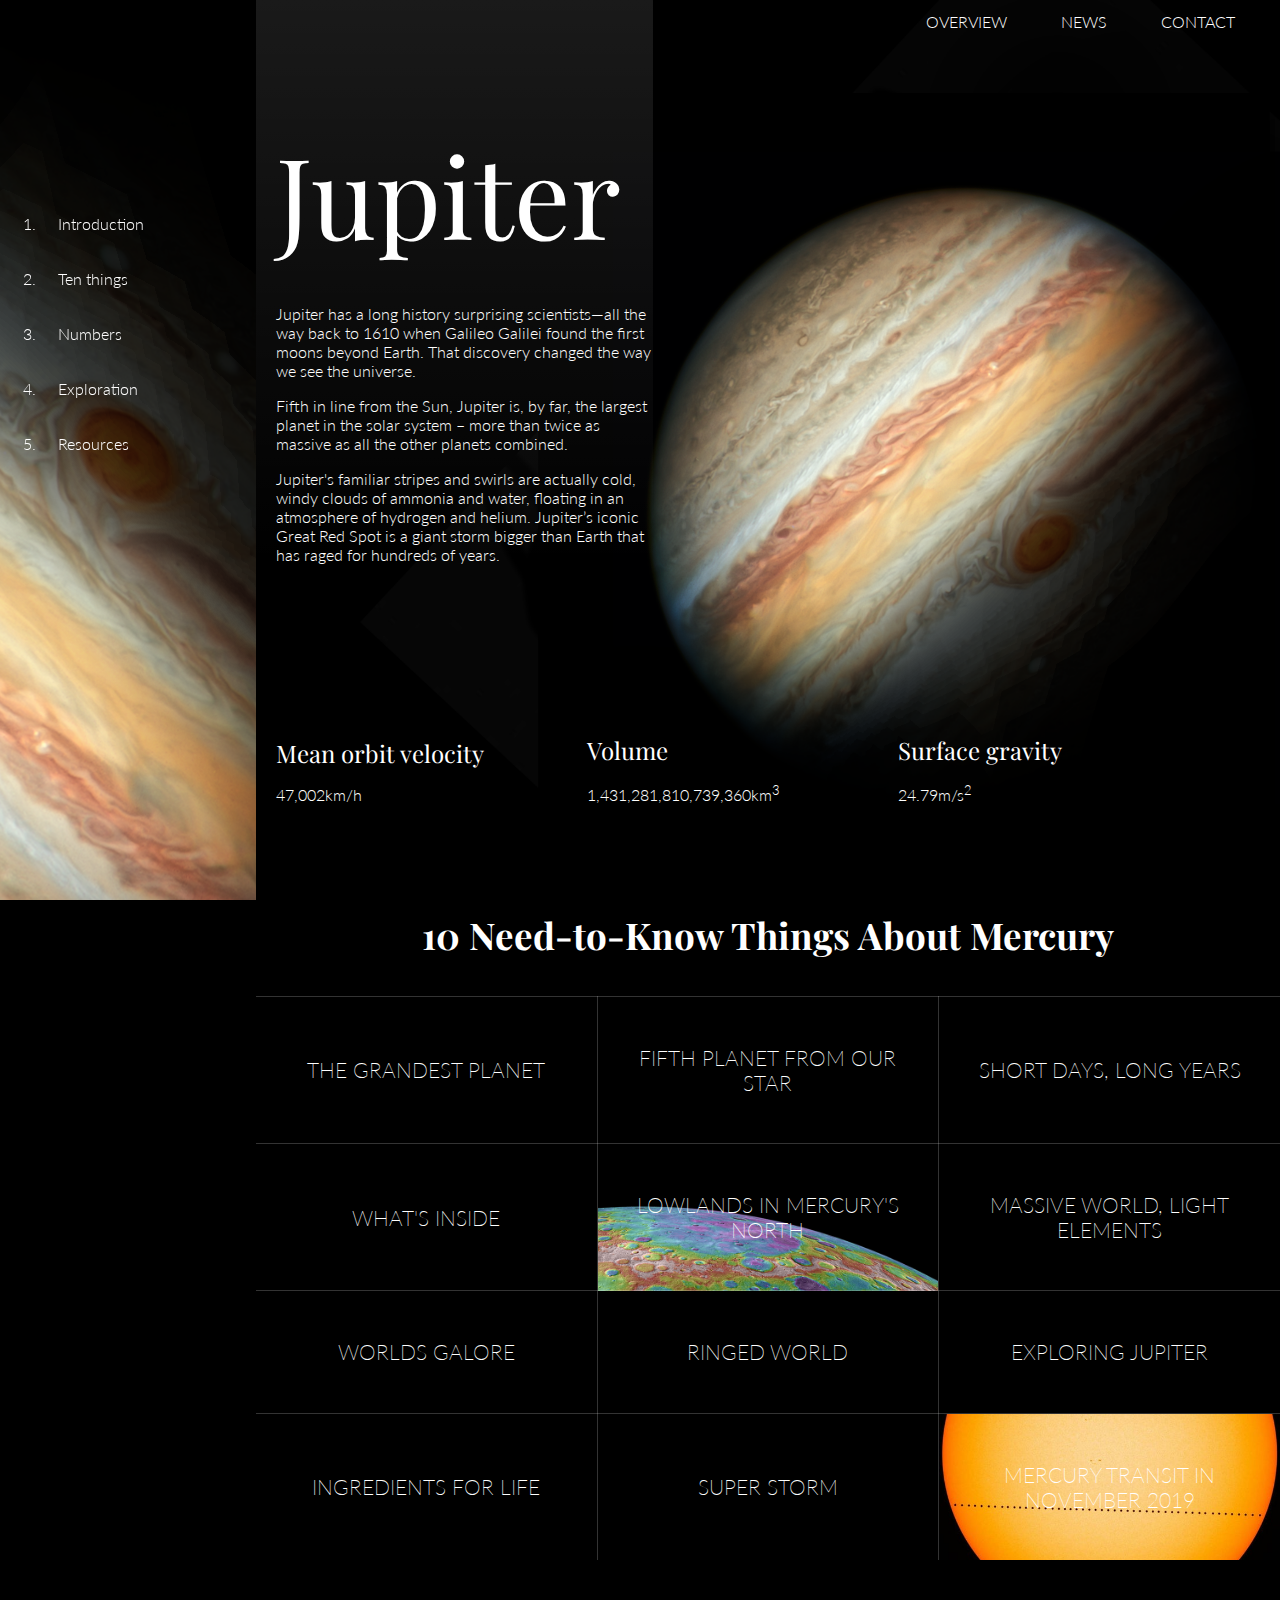
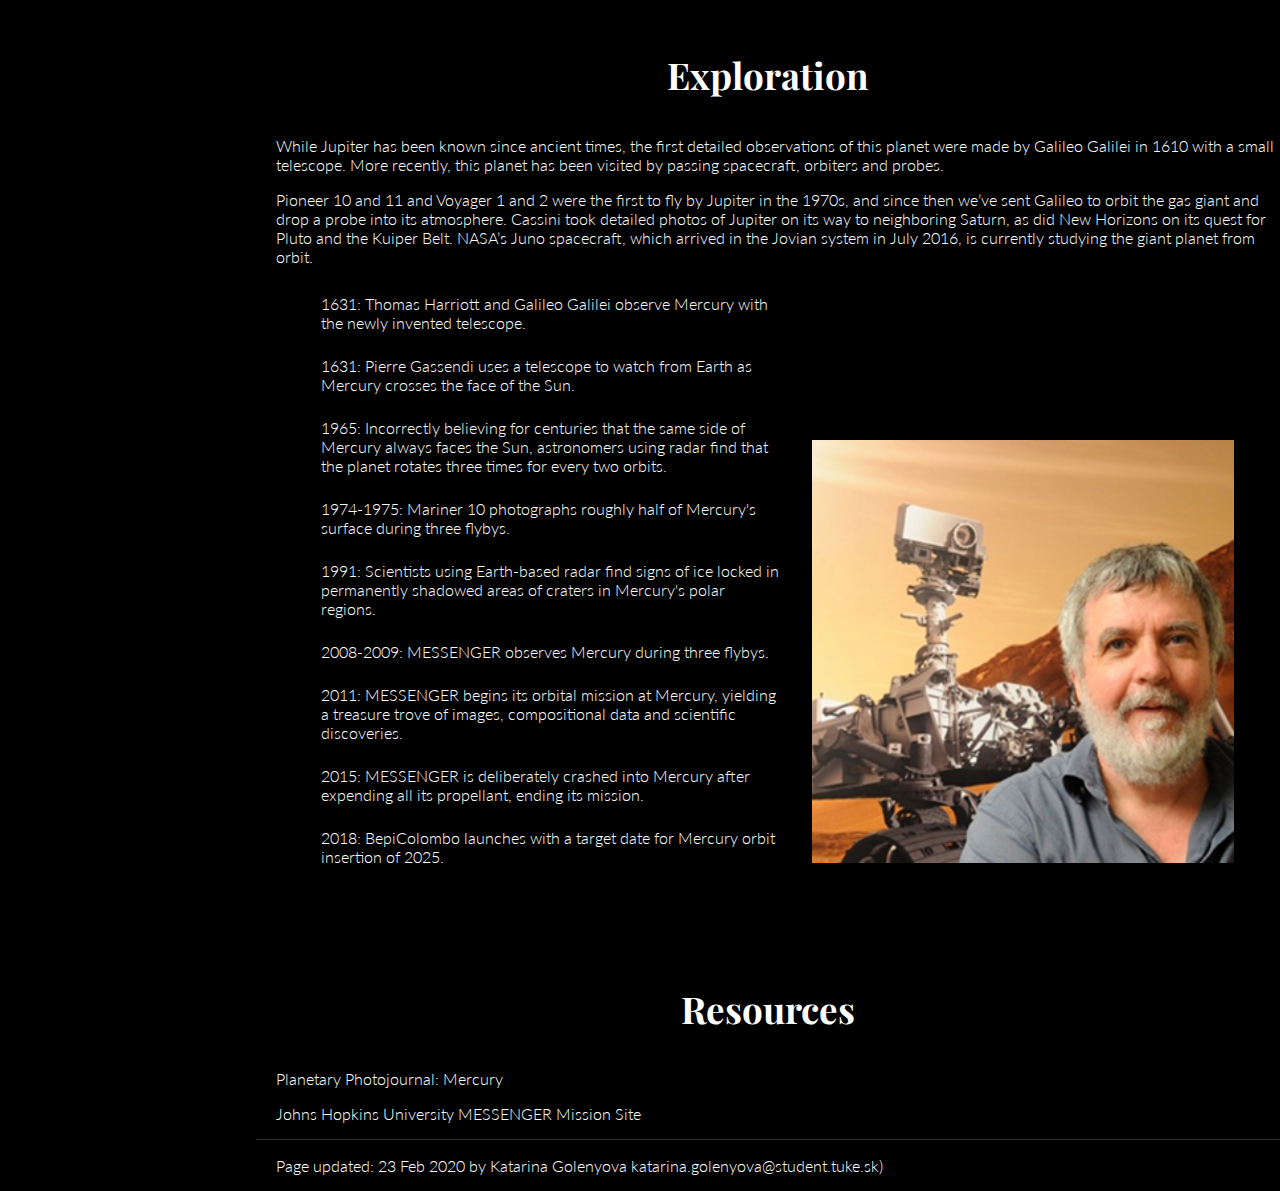
==== jupiter.html @ c91f96ff "Init commit" ====
<!DOCTYPE html>
<html lang="en">

<head>
    <title>Jupiter | Solar system</title>
    <meta charset="utf-8">
    <link rel="stylesheet" type="text/css" href="article.css">
    <link href="https://fonts.googleapis.com/css?family=Lato:300,400%7CPlayfair+Display&display=swap" rel="stylesheet">
</head>

<body>
        <div id="navigationPanel" style="background-image: url('assets/jupiterL-rotated.png');">
                <nav>
                    <ol>
                        <li><a href="#intro">Introduction</a></li>
                        <li><a href="#ten-things">Ten things</a></li>
                        <li><a href="#">Numbers</a></li>
                        <li><a href="#exploration">Exploration</a></li>
                        <li><a href="#resources">Resources</a></li>
                    </ol>
                </nav>
            </div>
    <section id="mainSection" class="section" style="background-image: url('assets/jupiterL.png');">
        <nav id="main-nav">
            <ul>
                <li><a href="index.html">Overview</a></li>                        
                <li><a href="#mainSection">News</a></li>
                <li><a href="#">Contact</a></li>
            </ul>
            </nav>
        <div id=introSection>
            <div id="intro">
                <h1>Jupiter</h1>
                <p>Jupiter has a long history surprising scientists—all the way back to 1610 when Galileo Galilei found the first moons beyond Earth. That discovery changed the way we see the universe.</p>
                <p>Fifth in line from the Sun, Jupiter is, by far, the largest planet in the solar system – more than twice as massive as all the other planets combined.</p>
                <p>Jupiter's familiar stripes and swirls are actually cold, windy clouds of ammonia and water, floating in an atmosphere of hydrogen and helium. Jupiter’s iconic Great Red Spot is a giant storm bigger than Earth that has raged for hundreds of years.</p>
            </div>
            
        </div>
        <div id="miniInfos">
                <div>
                    <h2>Mean orbit velocity</h2>
                    <p> 47,002km/h</p>
                </div>
                <div>
                    <h2>Volume</h2>
                    <p>1,431,281,810,739,360km<sup>3</sup></p>
                </div>
                <div>
                    <h2>Surface gravity</h2>
                    <p> 24.79m/s<sup>2</sup></p>
                </div>
            </div>
    </section>
    <section id="ten-things" class="section">
        <h3>10 Need-to-Know Things About Mercury</h3>
        <table>
            <tbody>
                <tr>
                    <td>
                        <h4>The grandest planet</h4>

                    </td>
                    <td>
                        <h4>Fifth planet from our star</h4>

                    </td>
                    <td>
                        <h4>Short days, long years</h4>

                    </td>
                </tr>
                <tr>
                    <td>
                        <h4>What's inside</h4>

                    </td>
                    <td style="background-image: url('assets/mercury_lowlands.jpg')">
                        <h4>Lowlands in Mercury's North</h4>
                    </td>
                    <td>
                        <h4>Massive world, light elements</h4>

                    </td>
                </tr>
                <tr>
                    <td>
                        <h4>Worlds galore</h4>

                    </td>
                    <td>
                        <h4>Ringed World</h4>

                    </td>
                    <td>
                        <h4>Exploring jupiter</h4>

                    </td>
                </tr>
                <tr>
                    <td>
                        <h4>Ingredients for life</h4>

                    </td>
                    <td>
                        <h4>Super storm</h4>

                    </td>
                    <td style="background-image: url('assets/mercury-transit.jpg')">
                        <h4>Mercury transit in November 2019</h4>
                    </td>
                </tr>
            </tbody>
        </table>
    </section>
    <section id="exploration" class="section">
        <h3>Exploration</h3>
        <p>While Jupiter has been known since ancient times, the first detailed observations of this planet were made by Galileo Galilei in 1610 with a small telescope. More recently, this planet has been visited by passing spacecraft, orbiters and probes.

        </p><p>       Pioneer 10 and 11 and Voyager 1 and 2 were the first to fly by Jupiter in the 1970s, and since then we’ve sent Galileo to orbit the gas giant and drop a probe into its atmosphere. Cassini took detailed photos of Jupiter on its way to neighboring Saturn, as did New Horizons on its quest for Pluto and the Kuiper Belt. NASA’s Juno spacecraft, which arrived in the Jovian system in July 2016, is currently studying the giant planet from orbit.</p>
        <ul class="dates">
            <li>1631: Thomas Harriott and Galileo Galilei observe Mercury with the newly invented telescope.</li>
            <li>​1631: Pierre Gassendi uses a telescope to watch from Earth as Mercury crosses the face of the Sun.</li>
            <li>1965: Incorrectly believing for centuries that the same side of Mercury always faces the Sun, astronomers using radar find that the planet rotates three times for every two orbits.</li>
            <li>1974-1975: Mariner 10 photographs roughly half of Mercury's surface during three flybys.</li>
            <li>1991: Scientists using Earth-based radar find signs of ice locked in permanently shadowed areas of craters in Mercury's polar regions.</li>
            <li>2008-2009: MESSENGER observes Mercury during three flybys.</li>
            <li>2011: MESSENGER begins its orbital mission at Mercury, yielding a treasure trove of images, compositional data and scientific discoveries.</li>
            <li>2015: MESSENGER is deliberately crashed into Mercury after expending all its propellant, ending its mission.​</li>
            <li>2018: BepiColombo launches with a target date for Mercury orbit insertion of 2025.</li>
        </ul>
        <img src="assets/paulMagaffy.jpg" alt="Al Hibbs (1924-2003), Scientist, 'The Voice of JPL'">
    </section>
    <section class="section">
        <h3 id="resources">Resources</h3>
        <p><a href="https://photojournal.jpl.nasa.gov/targetFamily/Mercury">Planetary Photojournal: Mercury</a></p>
        <p><a href="https://messenger.jhuapl.edu/">Johns Hopkins University MESSENGER Mission Site</a></p>
    
        <div id="article-info">
            <p>Page updated: 23 Feb 2020 by Katarina Golenyova <a href="mailto:katarina.golenyova@student.tuke.sk?subject=Reaction to article about Mercury"> katarina.golenyova@student.tuke.sk</a>)</p>
        </div>
    </section>
</body>

</html>
---- article.css ----
@font-face {
    font-family: 'Ecatarina';
    src: url('Ecatarina/EcatarinaLight-Regular.ttf');
}

:root {
    --main-bg-color: #000;
    --main-txt-color: #fff;
    --hover-color: #171059;
    --header-font: 'Playfair Display','Ecatarina';
    --regular-font: 'Lato', sans-serif;
}

html {
    scroll-behavior: smooth;
  }

body{
    margin: 0;
    padding: 0;
    width: 100%;
    height: 100%;
    background-color: var(--main-bg-color);
    color: var(--main-txt-color);
    font-family: var(--regular-font);
    font-weight: 300;
}

#mainSection{
    background-size: contain !important;
    background-position-x: 100%;
    background-repeat: no-repeat;
    padding: 0;
    margin-top: 0;
}

#navigationPanel{
    width: 20vw;
    height: 100vh;
    z-index: 100;
    display: inline-block;
    position: fixed; 
    background-position-x: -291px;
    background-repeat: no-repeat;
    background-position: bottom;
}

#introSection{
    display: inline-block;
    margin-bottom: 15%;
}

#main-nav{
    height: 0px;
    z-index: 1000;
    color: var(--main-txt-color);
    padding-right: 20px;
    text-align: right;
    text-transform: uppercase;
}

ul{
    margin-block-start: 0px;
}

ul li{
    display: inline-block;
    padding: 10px;
    margin: 2px 15px;
}

#intro{
    width: 31vw;
    background-image: linear-gradient(rgba(255,255,255,0.1), transparent);
}

#miniInfos div {
    display: inline-block;
    width: 30%;
}

h1{
    padding-top: 30%;
    font-size: 7em;
    font-family: var(--header-font);
    font-weight: 100;
    padding-bottom: 20px;
    margin-bottom: 0;
    margin-block-start: 0px;
}


h2{
    font-size: 1.5em;
    font-family: var(--header-font);
    font-weight: 100;
    margin-bottom: 0;
    margin-block-start: 0px;
}

h3{
    text-align: center;
    font-family: var(--header-font);
    font-size: 2.3em;
}

h4{
    font-family: var(--regular-font);
    text-transform: uppercase;
    font-weight: 200;
    font-size: 1.3em;
}

h1, h2, p {
    padding-left: 20px;
}

a{
    color: var(--main-txt-color);
    text-decoration: none;
    transition: font-weight 300ms ease-in-out, text-shadow 300ms ease-in-out 0s;
}

a:hover{
    font-weight: 900;
    text-shadow: 1px 1px 12px pink;
}

nav ol li{
    padding: 2vh;
}

nav ol {
    padding-top: 20vh;
}


/*--------------------------------------ten things*/

.section{
    width: 80vw;
    margin-left: 20vw;
    margin-top: 10vh;
}

table {
    height: 100%;
    text-align: center;
    border-collapse: collapse;
    border: none;
    width: 100%;
}
table td {
    border: 1px solid rgba(255, 255, 255, 0.2);
    min-height: 25vh;
    width: 25%;
    background-size: cover;
    background-repeat: no-repeat;
    padding: 2%;
}

table tr:first-child th {
    border-top: 0;
  }
  table tr:last-child td {
    border-bottom: 0;
  }
  table tr td:first-child,
  table tr th:first-child {
    border-left: 0;
  }
  table tr td:last-child,
  table tr th:last-child {
    border-right: 0;
  }

.dates{
    width: 40vw;
    display: inline-block;
}

img{
    display: inline-block;
    width: 33vw;
    height: auto;
}

#article-info{
    border-top: 1px solid rgba(255, 255, 255, 0.2);
}






@media screen and (max-width: 700px) {
    #navigationPanel{
        width: 40vw;
    }

    .section{
        width: 60vw;
    }
    #intro{
        width: 80vw;
        padding: 20px;
    }

    #miniInfos div{
        display: block;
        width: auto;
    }
}
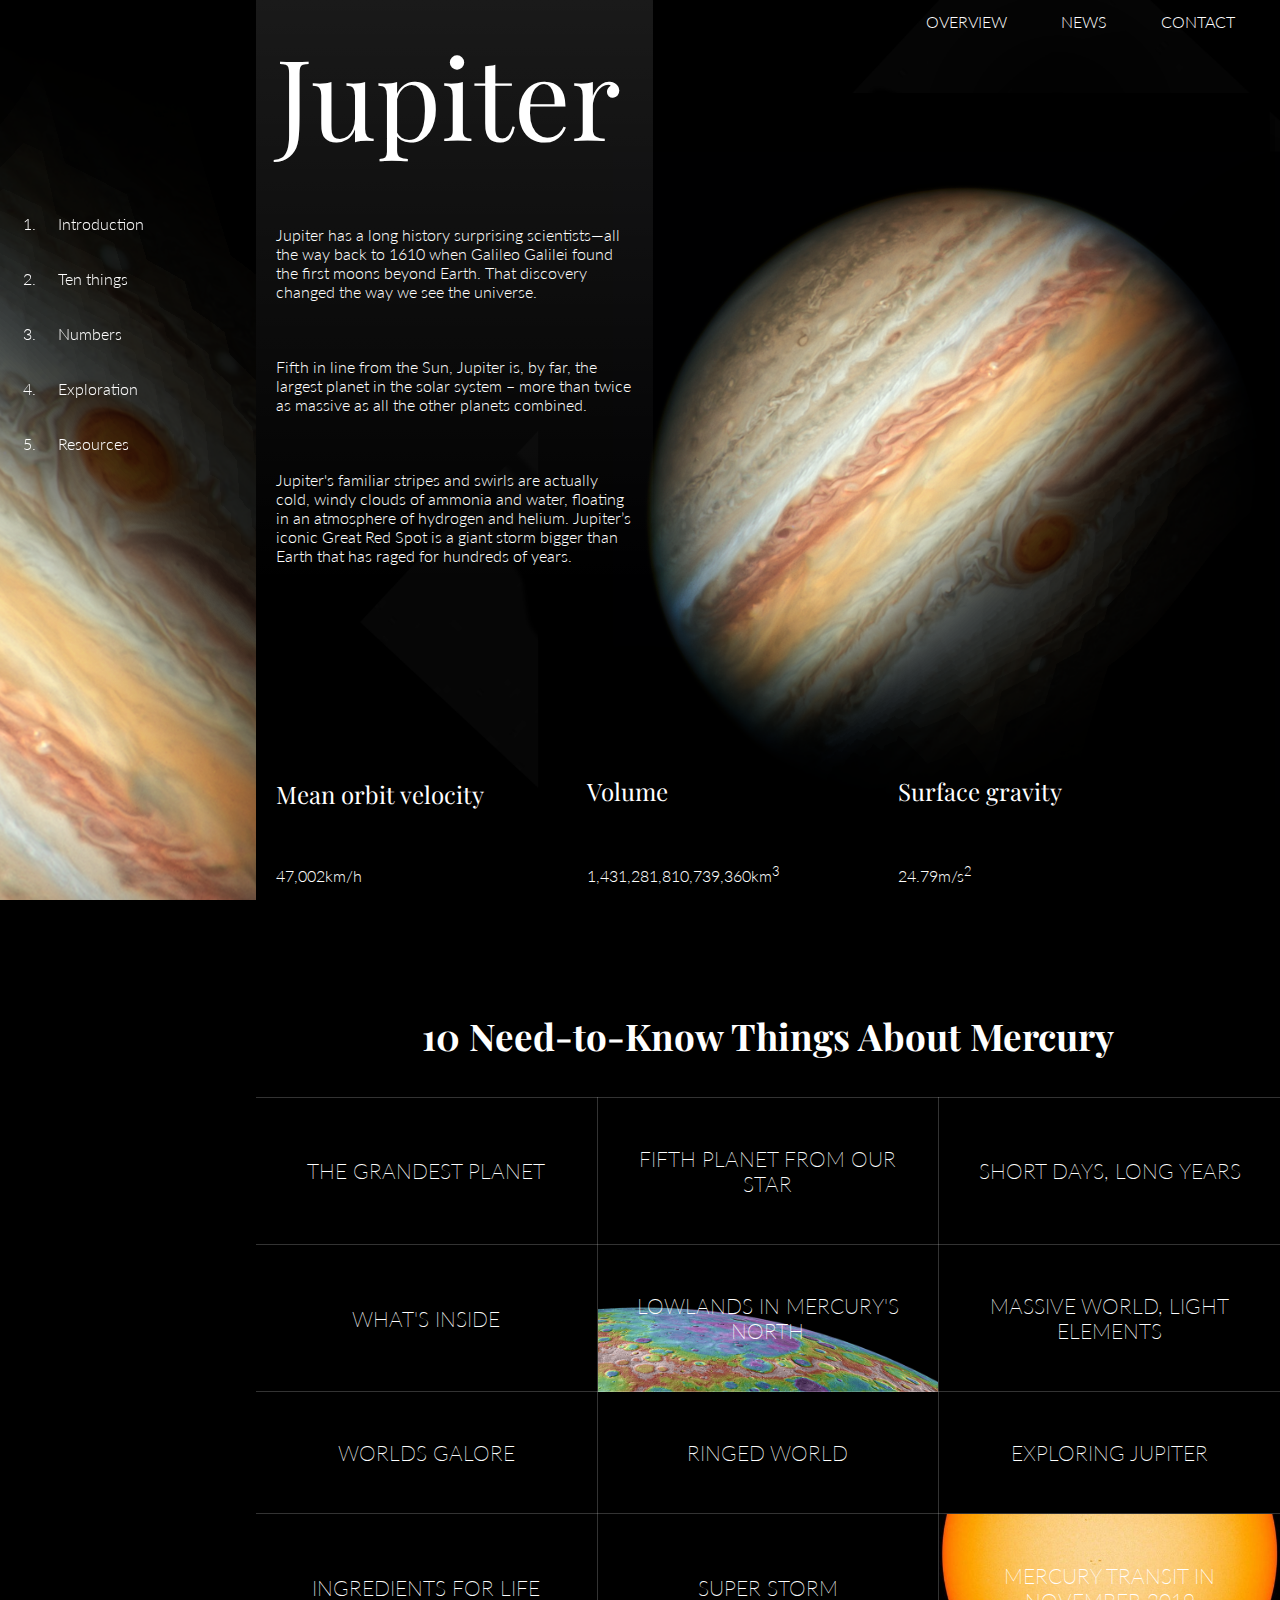
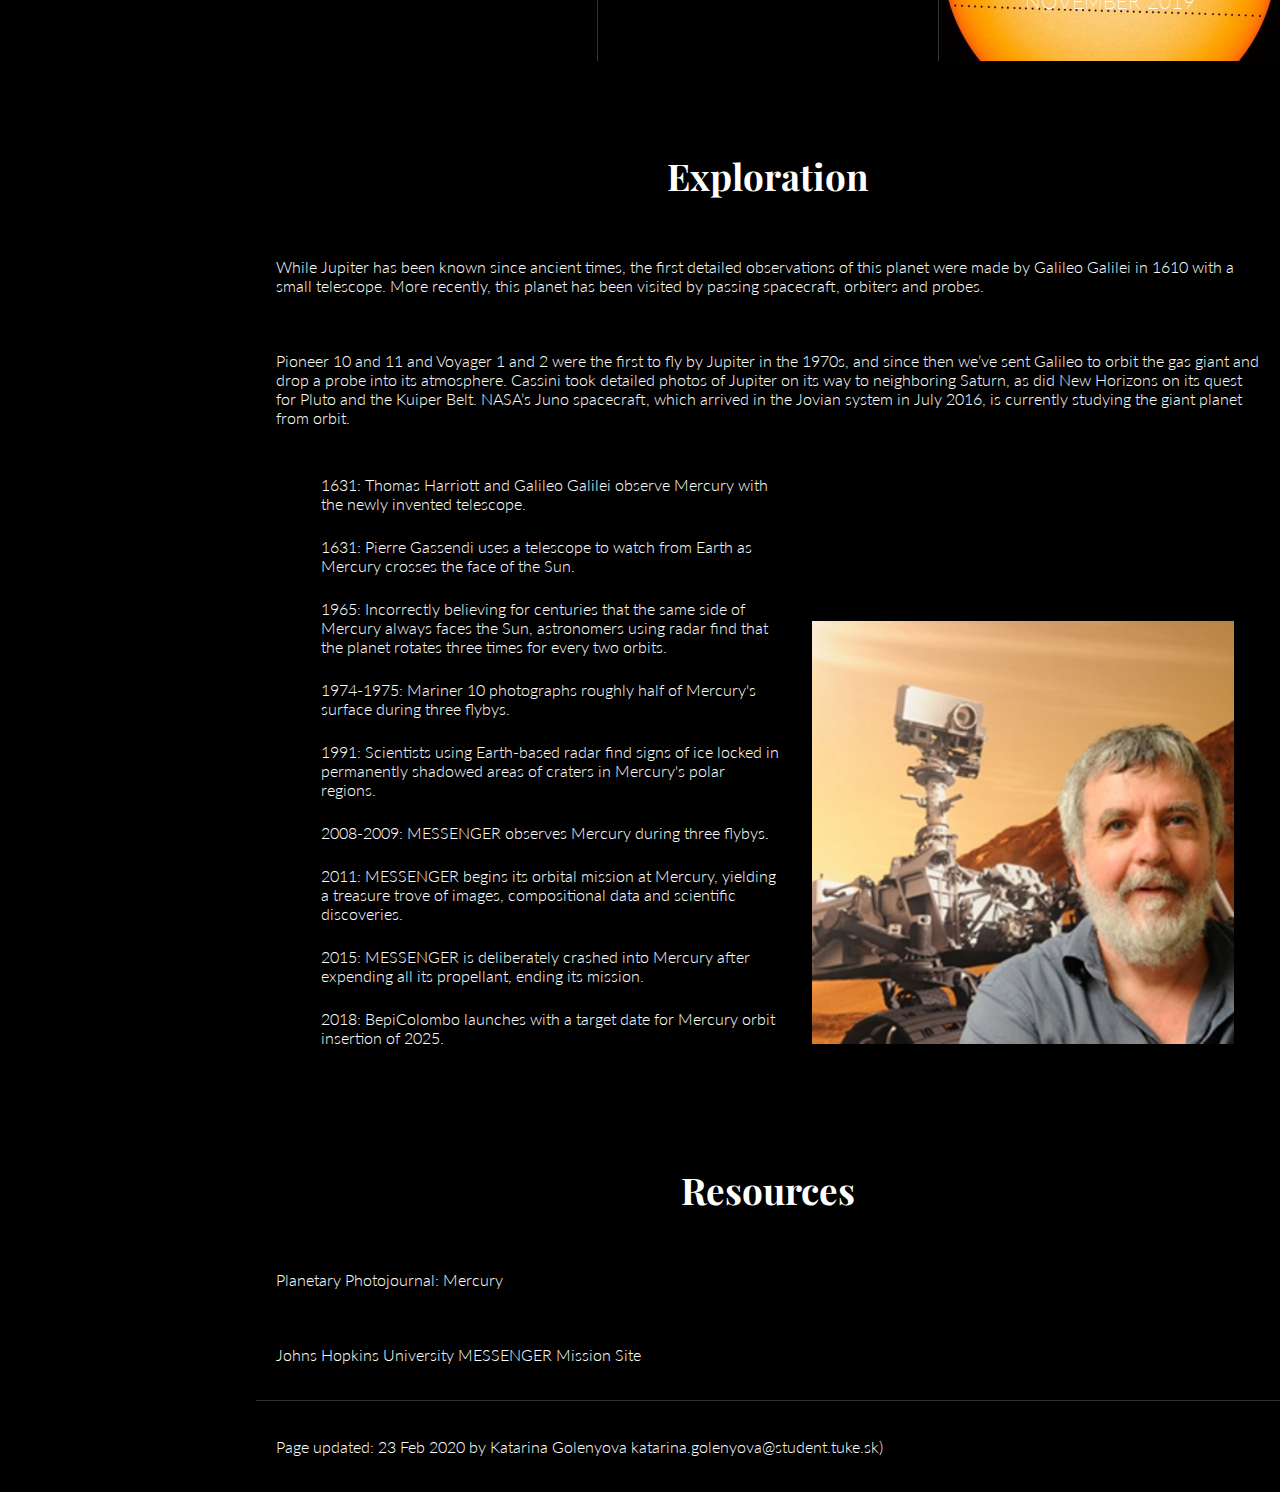
==== commit 729953d3: "3. cviko final version" ====
--- a/jupiter.html
+++ b/jupiter.html
@@ -4,7 +4,7 @@
 <head>
     <title>Jupiter | Solar system</title>
     <meta charset="utf-8">
-    <link rel="stylesheet" type="text/css" href="article.css">
+    <link rel="stylesheet" type="text/css" href="styles/article.css">
     <link href="https://fonts.googleapis.com/css?family=Lato:300,400%7CPlayfair+Display&display=swap" rel="stylesheet">
 </head>
 
@@ -23,9 +23,9 @@
     <section id="mainSection" class="section" style="background-image: url('assets/jupiterL.png');">
         <nav id="main-nav">
             <ul>
-                <li><a href="index.html">Overview</a></li>                        
-                <li><a href="#mainSection">News</a></li>
-                <li><a href="#">Contact</a></li>
+                    <li><a href="index.html">Overview</a></li>                        
+                    <li><a href="news.html">News</a></li>
+                    <li><a href="#article-info">Contact</a></li>
             </ul>
             </nav>
         <div id=introSection>
@@ -137,7 +137,7 @@
         <p><a href="https://messenger.jhuapl.edu/">Johns Hopkins University MESSENGER Mission Site</a></p>
     
         <div id="article-info">
-            <p>Page updated: 23 Feb 2020 by Katarina Golenyova <a href="mailto:katarina.golenyova@student.tuke.sk?subject=Reaction to article about Mercury"> katarina.golenyova@student.tuke.sk</a>)</p>
+            <p>Page updated: 23 Feb 2020 by Katarina Golenyova <a href="mailto:katarina.golenyova@student.tuke.sk?subject=Reaction%20to%20article%20about%20Jupiter"> katarina.golenyova@student.tuke.sk</a>)</p>
         </div>
     </section>
 </body>
--- a/styles/article.css
+++ b/styles/article.css
@@ -0,0 +1,254 @@
+@font-face {
+    font-family: 'Ecatarina';
+    src: url('../Ecatarina/EcatarinaLight-Regular.ttf');
+}
+
+:root {
+    --main-bg-color: #000;
+    --main-txt-color: #fff;
+    --hover-color: #171059;
+    --header-font: 'Playfair Display','Ecatarina';
+    --regular-font: 'Lato', sans-serif;
+}
+
+html {
+    scroll-behavior: smooth;
+  }
+
+body{
+    margin: 0;
+    padding: 0;
+    width: 100%;
+    height: 100%;
+    background-color: var(--main-bg-color);
+    color: var(--main-txt-color);
+    font-family: var(--regular-font);
+    font-weight: 300;
+}
+
+#mainSection{
+    background-size: contain !important;
+    background-position-x: 100%;
+    background-repeat: no-repeat;
+    padding: 0;
+    margin-top: 0;
+}
+
+#navigationPanel{
+    width: 20vw;
+    height: 100vh;
+    z-index: 100;
+    display: inline-block;
+    position: fixed; 
+    background-position-x: -291px;
+    background-repeat: no-repeat;
+    background-position: bottom;
+}
+
+#introSection{
+    display: inline-block;
+    margin-bottom: 15%;
+}
+
+#main-nav{
+    height: 0px;
+    z-index: 1000;
+    color: var(--main-txt-color);
+    padding-right: 20px;
+    text-align: right;
+    text-transform: uppercase;
+}
+
+ul{
+    margin-block-start: 0px;
+}
+
+ul li{
+    display: inline-block;
+    padding: 10px;
+    margin: 2px 15px;
+}
+
+#intro{
+    width: 31vw;
+    background-image: linear-gradient(rgba(255,255,255,0.1), transparent);
+}
+
+#miniInfos div {
+    display: inline-block;
+    width: 30%;
+}
+
+h1{
+    padding-top: 30%;
+    font-size: 7em;
+    font-family: var(--header-font);
+    font-weight: 100;
+    padding-bottom: 20px;
+    margin-bottom: 0;
+    margin-block-start: 0px;
+}
+
+
+h2{
+    font-size: 1.5em;
+    font-family: var(--header-font);
+    font-weight: 100;
+    margin-bottom: 0;
+    margin-block-start: 0px;
+}
+
+h3{
+    text-align: center;
+    font-family: var(--header-font);
+    font-size: 2.3em;
+}
+
+h4{
+    font-family: var(--regular-font);
+    text-transform: uppercase;
+    font-weight: 200;
+    font-size: 1.3em;
+}
+
+h1, h2, p {
+    padding: 20px;
+}
+
+a{
+    color: var(--main-txt-color);
+    text-decoration: none;
+    transition: font-weight 300ms ease-in-out, text-shadow 300ms ease-in-out 0s;
+}
+
+a:hover{
+    font-weight: 900;
+    text-shadow: 1px 1px 12px pink;
+}
+
+nav ol li{
+    padding: 2vh;
+}
+
+nav ol {
+    padding-top: 20vh;
+}
+
+
+/*--------------------------------------ten things*/
+
+.section{
+    width: 80vw;
+    margin-left: 20vw;
+    margin-top: 10vh;
+}
+
+table {
+    height: 100%;
+    text-align: center;
+    border-collapse: collapse;
+    border: none;
+    width: 100%;
+}
+table td {
+    border: 1px solid rgba(255, 255, 255, 0.2);
+    min-height: 25vh;
+    width: 25%;
+    background-size: cover;
+    background-repeat: no-repeat;
+    padding: 2%;
+}
+
+table tr:first-child th {
+    border-top: 0;
+  }
+  table tr:last-child td {
+    border-bottom: 0;
+  }
+  table tr td:first-child,
+  table tr th:first-child {
+    border-left: 0;
+  }
+  table tr td:last-child,
+  table tr th:last-child {
+    border-right: 0;
+  }
+
+.dates{
+    width: 40vw;
+    display: inline-block;
+}
+
+img{
+    display: inline-block;
+    width: 33vw;
+    height: auto;
+}
+
+#article-info{
+    border-top: 1px solid rgba(255, 255, 255, 0.2);
+}
+
+#grid{
+        display: grid;
+        grid-template-columns: auto auto auto;
+        padding: 10px;
+      
+}
+
+.grid-item{
+    text-align: center;
+    background-size: cover;
+}
+
+
+@media screen and (max-width: 950px){
+    #grid{
+        grid-template-columns: auto auto;
+    }
+}
+
+@media screen and (max-width: 700px) {
+    #navigationPanel{
+        display: none;
+    }
+
+    .section{
+        width: 100vw;
+        margin: 0;
+    }
+    #intro{
+        width: 80vw;
+        padding: 20px;
+    }
+
+    #miniInfos div{
+        display: block;
+        width: auto;
+    }
+
+    .dates{
+        display: block;
+        width: 80vw;
+    }
+
+    img{
+        display: block;
+        margin: 10px auto;
+        width: 80vw;
+    }
+    #grid{
+        grid-template-columns: auto auto;
+    }
+}
+
+
+@media screen and (max-width: 450px){
+    #grid{
+        grid-template-columns: auto ;
+    }
+
+    #main-nav ul li {
+        margin: 0 auto;
+    }
+}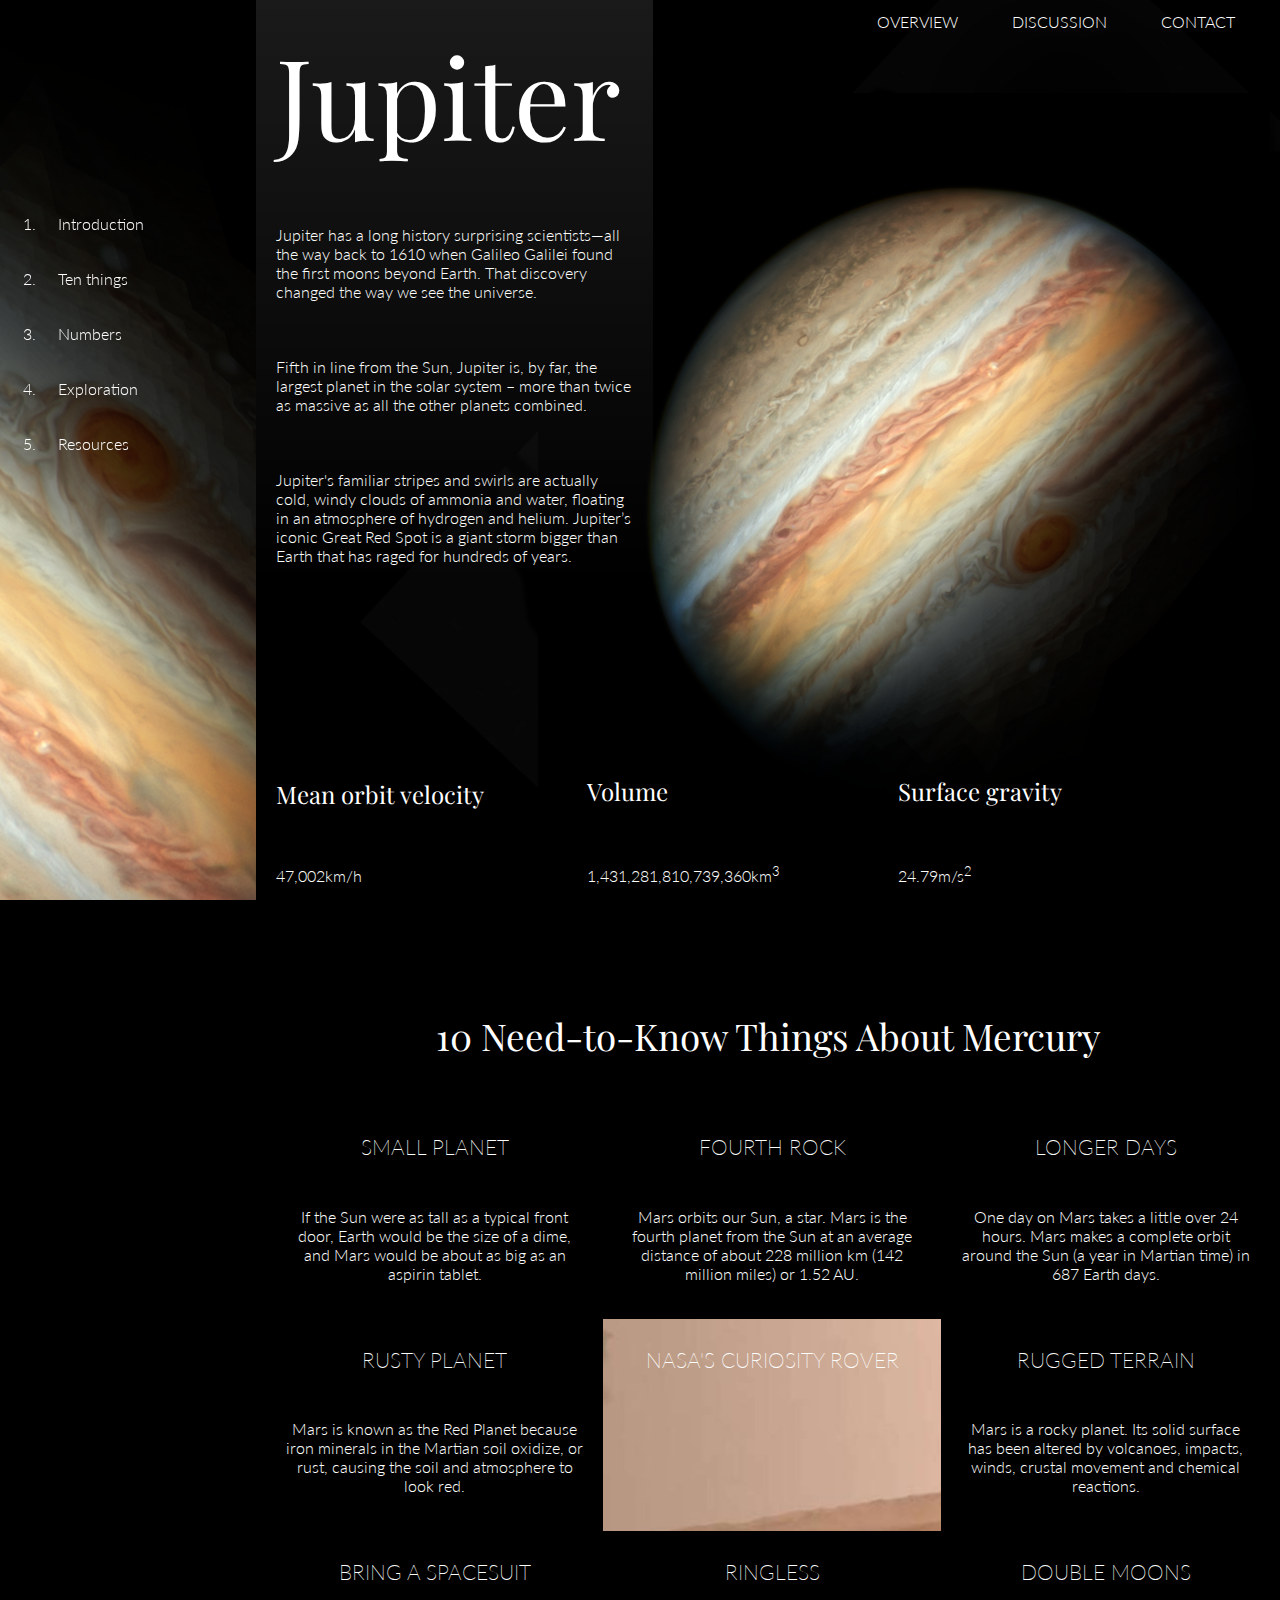
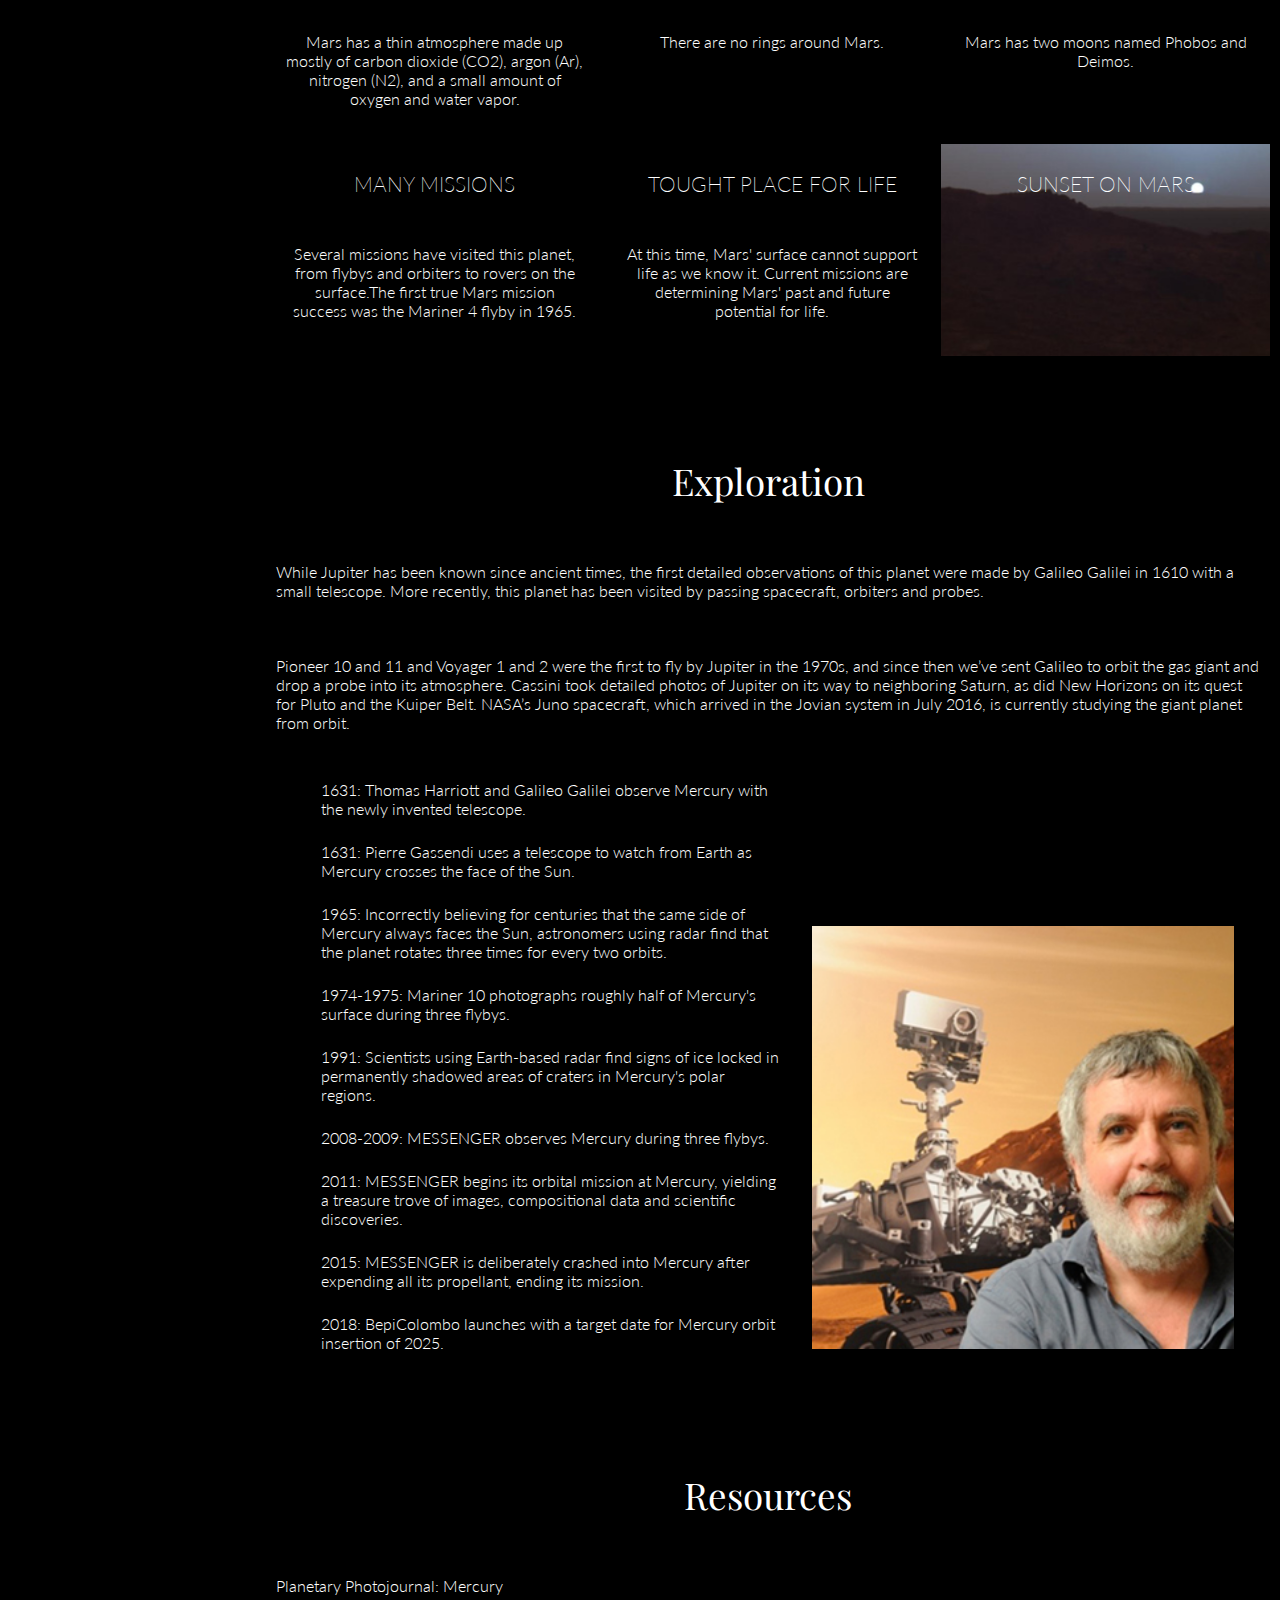
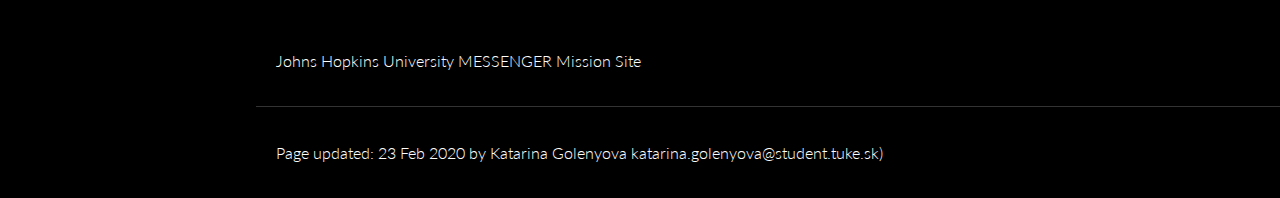
==== commit 52df801a: "All of the changes from 4 6 7 week" ====
--- a/jupiter.html
+++ b/jupiter.html
@@ -9,137 +9,186 @@
 </head>
 
 <body>
-        <div id="navigationPanel" style="background-image: url('assets/jupiterL-rotated.png');">
-                <nav>
-                    <ol>
-                        <li><a href="#intro">Introduction</a></li>
-                        <li><a href="#ten-things">Ten things</a></li>
-                        <li><a href="#">Numbers</a></li>
-                        <li><a href="#exploration">Exploration</a></li>
-                        <li><a href="#resources">Resources</a></li>
-                    </ol>
+    <div id="navigationPanel" style="background-image: url('assets/jupiterL-rotated.png');">
+        <nav>
+            <ol>
+                <li><a href="#intro">Introduction</a></li>
+                <li><a href="#ten-things">Ten things</a></li>
+                <li><a href="#">Numbers</a></li>
+                <li><a href="#exploration">Exploration</a></li>
+                <li><a href="#resources">Resources</a></li>
+            </ol>
+        </nav>
+    </div>
+    <main>
+        <article>
+            <section id="mainSection" class="section" style="background-image: url('assets/jupiterL.png');">
+                <nav id="main-nav">
+                    <ul>
+                        <li><a href="index.html">Overview</a></li>
+                        <li><a href="discussion.html">Discussion</a></li>
+                        <li><a href="#article-info">Contact</a></li>
+                    </ul>
                 </nav>
-            </div>
-    <section id="mainSection" class="section" style="background-image: url('assets/jupiterL.png');">
-        <nav id="main-nav">
-            <ul>
-                    <li><a href="index.html">Overview</a></li>                        
-                    <li><a href="news.html">News</a></li>
-                    <li><a href="#article-info">Contact</a></li>
-            </ul>
-            </nav>
-        <div id=introSection>
-            <div id="intro">
-                <h1>Jupiter</h1>
-                <p>Jupiter has a long history surprising scientists—all the way back to 1610 when Galileo Galilei found the first moons beyond Earth. That discovery changed the way we see the universe.</p>
-                <p>Fifth in line from the Sun, Jupiter is, by far, the largest planet in the solar system – more than twice as massive as all the other planets combined.</p>
-                <p>Jupiter's familiar stripes and swirls are actually cold, windy clouds of ammonia and water, floating in an atmosphere of hydrogen and helium. Jupiter’s iconic Great Red Spot is a giant storm bigger than Earth that has raged for hundreds of years.</p>
-            </div>
-            
-        </div>
-        <div id="miniInfos">
-                <div>
-                    <h2>Mean orbit velocity</h2>
-                    <p> 47,002km/h</p>
+                <div id=introSection>
+                    <div id="intro">
+                        <h1>Jupiter</h1>
+                        <p>Jupiter has a long history surprising scientists—all the way back to 1610 when Galileo
+                            Galilei found the first moons beyond Earth. That discovery changed the way we see the
+                            universe.</p>
+                        <p>Fifth in line from the Sun, Jupiter is, by far, the largest planet in the solar system – more
+                            than twice as massive as all the other planets combined.</p>
+                        <p>Jupiter's familiar stripes and swirls are actually cold, windy clouds of ammonia and water,
+                            floating in an atmosphere of hydrogen and helium. Jupiter’s iconic Great Red Spot is a giant
+                            storm bigger than Earth that has raged for hundreds of years.</p>
+                    </div>
+
                 </div>
-                <div>
-                    <h2>Volume</h2>
-                    <p>1,431,281,810,739,360km<sup>3</sup></p>
+                <div id="miniInfos">
+                    <div>
+                        <h2>Mean orbit velocity</h2>
+                        <p> 47,002km/h</p>
+                    </div>
+                    <div>
+                        <h2>Volume</h2>
+                        <p>1,431,281,810,739,360km<sup>3</sup></p>
+                    </div>
+                    <div>
+                        <h2>Surface gravity</h2>
+                        <p> 24.79m/s<sup>2</sup></p>
+                    </div>
                 </div>
-                <div>
-                    <h2>Surface gravity</h2>
-                    <p> 24.79m/s<sup>2</sup></p>
+            </section>
+            <section id="ten-things" class="section">
+                <h3>10 Need-to-Know Things About Mercury</h3>
+                <div id="grid">
+                    <div class="grid-item">
+                        <h4>Small planet</h4>
+                        <p>
+                            If the Sun were as tall as a typical front door, Earth would be the
+                            size of a dime, and Mars would be about as big as an aspirin tablet.
+                        </p>
+                    </div>
+                    <div class="grid-item">
+                        <h4>Fourth rock</h4>
+                        <p>
+                            Mars orbits our Sun, a star. Mars is the fourth planet from the Sun
+                            at an average distance of about 228 million km (142 million miles)
+                            or 1.52 AU.
+                        </p>
+                    </div>
+                    <div class="grid-item">
+                        <h4>Longer days</h4>
+                        <p>
+                            One day on Mars takes a little over 24 hours. Mars makes a complete
+                            orbit around the Sun (a year in Martian time) in 687 Earth days.
+                        </p>
+                    </div>
+
+                    <div class="grid-item">
+                        <h4>Rusty planet</h4>
+                        <p>
+                            Mars is known as the Red Planet because iron minerals in the Martian
+                            soil oxidize, or rust, causing the soil and atmosphere to look red.
+                        </p>
+                    </div>
+                    <div class="grid-item img" style="background-image: url('assets/mars-rover.jpg');">
+                        <h4>Nasa's curiosity rover</h4>
+                    </div>
+                    <div class="grid-item">
+                        <h4>Rugged terrain</h4>
+                        <p>
+                            Mars is a rocky planet. Its solid surface has been altered by
+                            volcanoes, impacts, winds, crustal movement and chemical reactions.
+                        </p>
+                    </div>
+
+                    <div class="grid-item">
+                        <h4>Bring a spacesuit</h4>
+                        <p>
+                            Mars has a thin atmosphere made up mostly of carbon dioxide (CO2),
+                            argon (Ar), nitrogen (N2), and a small amount of oxygen and water
+                            vapor.
+                        </p>
+                    </div>
+                    <div class="grid-item">
+                        <h4>Ringless</h4>
+                        <p>There are no rings around Mars.</p>
+                    </div>
+                    <div class="grid-item">
+                        <h4>Double moons</h4>
+                        <p>Mars has two moons named Phobos and Deimos.</p>
+                    </div>
+
+                    <div class="grid-item">
+                        <h4>Many missions</h4>
+                        <p>
+                            Several missions have visited this planet, from flybys and orbiters
+                            to rovers on the surface.The first true Mars mission success was the
+                            Mariner 4 flyby in 1965.
+                        </p>
+                    </div>
+                    <div class="grid-item">
+                        <h4>Tought place for life</h4>
+                        <p>
+                            At this time, Mars' surface cannot support life as we know it.
+                            Current missions are determining Mars' past and future potential for
+                            life.
+                        </p>
+                    </div>
+                    <div class="grid-item img" style="
+                  background-image: url('assets/mars-sunset.jpg');
+                  background-position: bottom;
+                ">
+                        <h4>Sunset on Mars</h4>
+                    </div>
                 </div>
-            </div>
-    </section>
-    <section id="ten-things" class="section">
-        <h3>10 Need-to-Know Things About Mercury</h3>
-        <table>
-            <tbody>
-                <tr>
-                    <td>
-                        <h4>The grandest planet</h4>
+            </section>
+            <section id="exploration" class="section">
+                <h3>Exploration</h3>
+                <p>While Jupiter has been known since ancient times, the first detailed observations of this planet were
+                    made by Galileo Galilei in 1610 with a small telescope. More recently, this planet has been visited
+                    by passing spacecraft, orbiters and probes.
 
-                    </td>
-                    <td>
-                        <h4>Fifth planet from our star</h4>
+                </p>
+                <p> Pioneer 10 and 11 and Voyager 1 and 2 were the first to fly by Jupiter in the 1970s, and since then
+                    we’ve sent Galileo to orbit the gas giant and drop a probe into its atmosphere. Cassini took
+                    detailed photos of Jupiter on its way to neighboring Saturn, as did New Horizons on its quest for
+                    Pluto and the Kuiper Belt. NASA’s Juno spacecraft, which arrived in the Jovian system in July 2016,
+                    is currently studying the giant planet from orbit.</p>
+                <ul class="dates">
+                    <li>1631: Thomas Harriott and Galileo Galilei observe Mercury with the newly invented telescope.
+                    </li>
+                    <li>​1631: Pierre Gassendi uses a telescope to watch from Earth as Mercury crosses the face of the
+                        Sun.</li>
+                    <li>1965: Incorrectly believing for centuries that the same side of Mercury always faces the Sun,
+                        astronomers using radar find that the planet rotates three times for every two orbits.</li>
+                    <li>1974-1975: Mariner 10 photographs roughly half of Mercury's surface during three flybys.</li>
+                    <li>1991: Scientists using Earth-based radar find signs of ice locked in permanently shadowed areas
+                        of craters in Mercury's polar regions.</li>
+                    <li>2008-2009: MESSENGER observes Mercury during three flybys.</li>
+                    <li>2011: MESSENGER begins its orbital mission at Mercury, yielding a treasure trove of images,
+                        compositional data and scientific discoveries.</li>
+                    <li>2015: MESSENGER is deliberately crashed into Mercury after expending all its propellant, ending
+                        its mission.​</li>
+                    <li>2018: BepiColombo launches with a target date for Mercury orbit insertion of 2025.</li>
+                </ul>
+                <img src="assets/paulMagaffy.jpg" alt="Al Hibbs (1924-2003), Scientist, 'The Voice of JPL'">
+            </section>
+            <section class="section">
+                <h3 id="resources">Resources</h3>
+                <p><a href="https://photojournal.jpl.nasa.gov/targetFamily/Mercury">Planetary Photojournal: Mercury</a>
+                </p>
+                <p><a href="https://messenger.jhuapl.edu/">Johns Hopkins University MESSENGER Mission Site</a></p>
 
-                    </td>
-                    <td>
-                        <h4>Short days, long years</h4>
-
-                    </td>
-                </tr>
-                <tr>
-                    <td>
-                        <h4>What's inside</h4>
-
-                    </td>
-                    <td style="background-image: url('assets/mercury_lowlands.jpg')">
-                        <h4>Lowlands in Mercury's North</h4>
-                    </td>
-                    <td>
-                        <h4>Massive world, light elements</h4>
-
-                    </td>
-                </tr>
-                <tr>
-                    <td>
-                        <h4>Worlds galore</h4>
-
-                    </td>
-                    <td>
-                        <h4>Ringed World</h4>
-
-                    </td>
-                    <td>
-                        <h4>Exploring jupiter</h4>
-
-                    </td>
-                </tr>
-                <tr>
-                    <td>
-                        <h4>Ingredients for life</h4>
-
-                    </td>
-                    <td>
-                        <h4>Super storm</h4>
-
-                    </td>
-                    <td style="background-image: url('assets/mercury-transit.jpg')">
-                        <h4>Mercury transit in November 2019</h4>
-                    </td>
-                </tr>
-            </tbody>
-        </table>
-    </section>
-    <section id="exploration" class="section">
-        <h3>Exploration</h3>
-        <p>While Jupiter has been known since ancient times, the first detailed observations of this planet were made by Galileo Galilei in 1610 with a small telescope. More recently, this planet has been visited by passing spacecraft, orbiters and probes.
-
-        </p><p>       Pioneer 10 and 11 and Voyager 1 and 2 were the first to fly by Jupiter in the 1970s, and since then we’ve sent Galileo to orbit the gas giant and drop a probe into its atmosphere. Cassini took detailed photos of Jupiter on its way to neighboring Saturn, as did New Horizons on its quest for Pluto and the Kuiper Belt. NASA’s Juno spacecraft, which arrived in the Jovian system in July 2016, is currently studying the giant planet from orbit.</p>
-        <ul class="dates">
-            <li>1631: Thomas Harriott and Galileo Galilei observe Mercury with the newly invented telescope.</li>
-            <li>​1631: Pierre Gassendi uses a telescope to watch from Earth as Mercury crosses the face of the Sun.</li>
-            <li>1965: Incorrectly believing for centuries that the same side of Mercury always faces the Sun, astronomers using radar find that the planet rotates three times for every two orbits.</li>
-            <li>1974-1975: Mariner 10 photographs roughly half of Mercury's surface during three flybys.</li>
-            <li>1991: Scientists using Earth-based radar find signs of ice locked in permanently shadowed areas of craters in Mercury's polar regions.</li>
-            <li>2008-2009: MESSENGER observes Mercury during three flybys.</li>
-            <li>2011: MESSENGER begins its orbital mission at Mercury, yielding a treasure trove of images, compositional data and scientific discoveries.</li>
-            <li>2015: MESSENGER is deliberately crashed into Mercury after expending all its propellant, ending its mission.​</li>
-            <li>2018: BepiColombo launches with a target date for Mercury orbit insertion of 2025.</li>
-        </ul>
-        <img src="assets/paulMagaffy.jpg" alt="Al Hibbs (1924-2003), Scientist, 'The Voice of JPL'">
-    </section>
-    <section class="section">
-        <h3 id="resources">Resources</h3>
-        <p><a href="https://photojournal.jpl.nasa.gov/targetFamily/Mercury">Planetary Photojournal: Mercury</a></p>
-        <p><a href="https://messenger.jhuapl.edu/">Johns Hopkins University MESSENGER Mission Site</a></p>
-    
-        <div id="article-info">
-            <p>Page updated: 23 Feb 2020 by Katarina Golenyova <a href="mailto:katarina.golenyova@student.tuke.sk?subject=Reaction%20to%20article%20about%20Jupiter"> katarina.golenyova@student.tuke.sk</a>)</p>
-        </div>
-    </section>
+                <div id="article-info">
+                    <p>Page updated: 23 Feb 2020 by Katarina Golenyova <a
+                            href="mailto:katarina.golenyova@student.tuke.sk?subject=Reaction%20to%20article%20about%20Jupiter">
+                            katarina.golenyova@student.tuke.sk</a>)</p>
+                </div>
+            </section>
+        </article>
+    </main>
 </body>
 
 </html>--- a/styles/article.css
+++ b/styles/article.css
@@ -69,6 +69,11 @@
     margin: 2px 15px;
 }
 
+main, article{
+    margin: 0;
+    padding: 0;
+}
+
 #intro{
     width: 31vw;
     background-image: linear-gradient(rgba(255,255,255,0.1), transparent);
@@ -102,6 +107,7 @@
     text-align: center;
     font-family: var(--header-font);
     font-size: 2.3em;
+    font-weight: 300;
 }
 
 h4{
@@ -199,8 +205,16 @@
 .grid-item{
     text-align: center;
     background-size: cover;
-}
-
+    transition: transform 0.3s;
+    background: black;
+    z-index: 300;
+    
+}
+
+.grid-item:hover{
+    transform: scale(1.2);
+    z-index: 1000;
+}
 
 @media screen and (max-width: 950px){
     #grid{
@@ -251,4 +265,81 @@
     #main-nav ul li {
         margin: 0 auto;
     }
+}
+
+@media print {
+    body{
+        background-color: #fff;
+        color: #000;
+        padding: 2vh 5vw;
+    }
+
+    .section{
+        margin-left: 0;
+        width: 90vw;
+        page-break-after: always;
+    }
+
+    #main-nav{
+        display: none;
+    }
+
+    #introSection{
+        margin-bottom: 0%;
+    }
+
+    #intro{
+        width: 90vw;
+    }
+
+    #miniInfos div{
+        width: 29vw;
+        text-align: center;
+        
+    }
+
+    h1{
+        font-size: 4em;
+    }
+    h2{
+        font-size: 1em;
+    }
+
+    h3{
+        padding: 0;
+        margin: 0;
+    }
+
+    p{
+        padding: 0;
+    }
+
+    #navigationPanel{
+        display: none;
+    }
+
+    #grid{
+        display: grid;
+        grid-template-columns: auto;
+        padding: 10px;
+      
+    }
+
+    .grid-item{
+        text-align: left;
+        z-index: 300;
+    }
+
+    .img {
+        display: none;
+    }
+
+    .dates{
+        width: auto;
+    }
+
+    img{
+        width: 50vw;
+        margin: 0 25vw;
+    }
 }